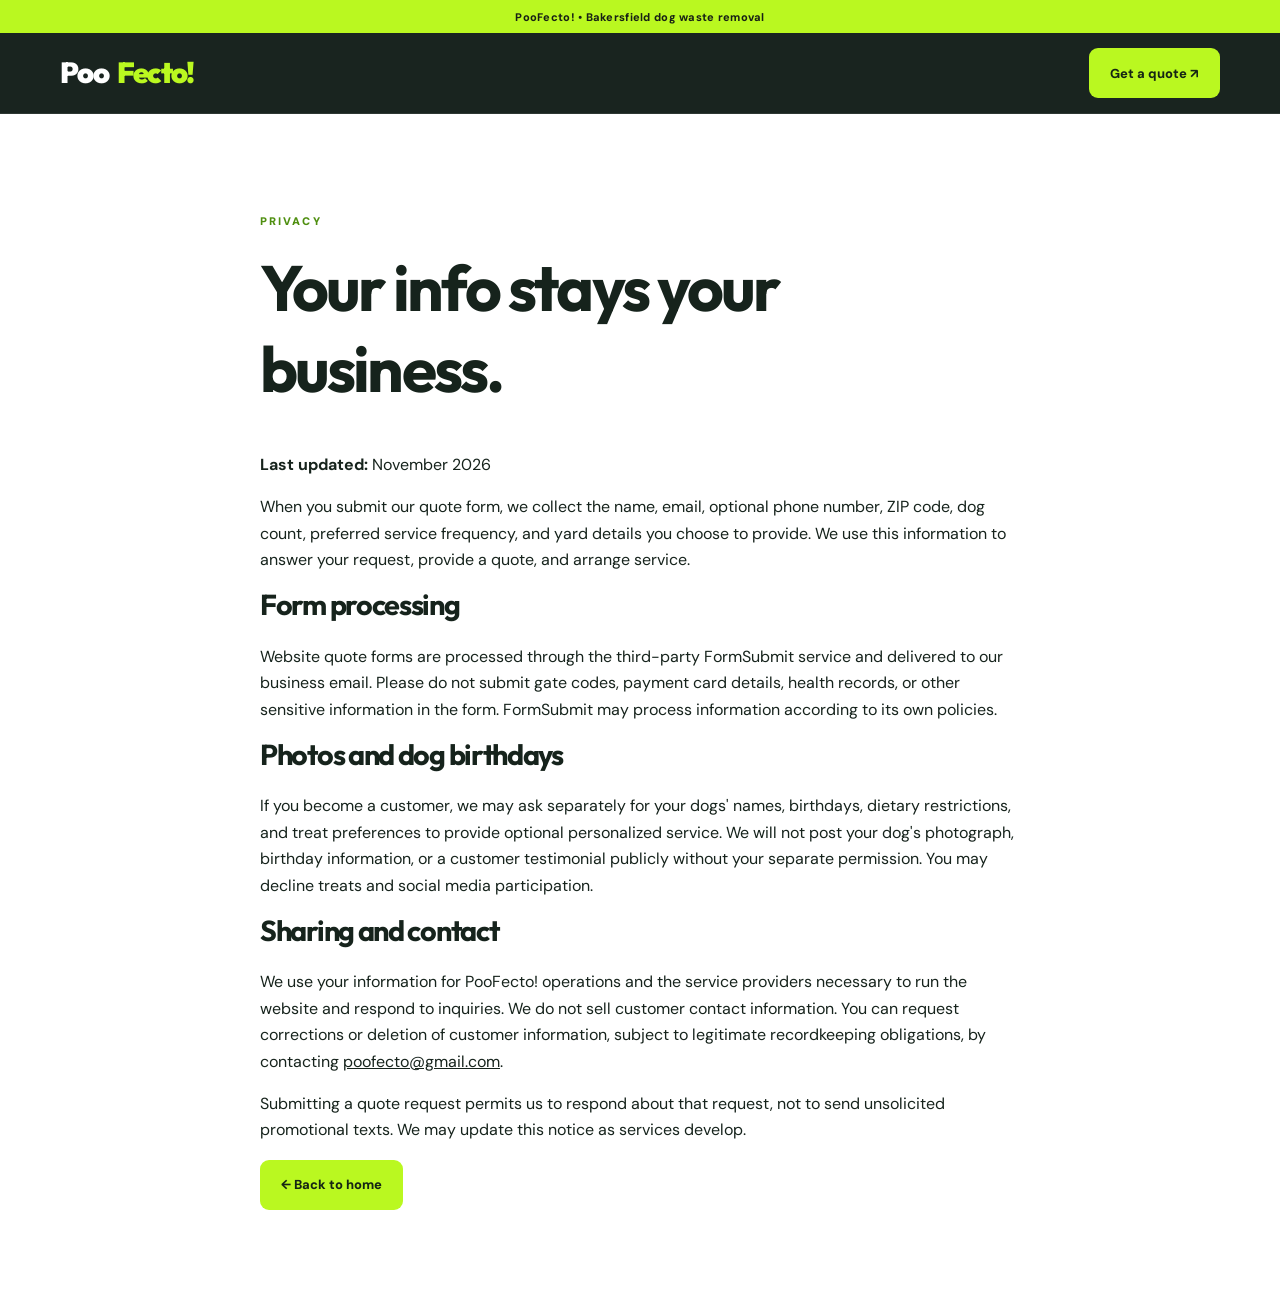
==== privacy.html @ 79665e10 "Add files via upload" ====
<!doctype html><html lang="en"><head><meta charset="utf-8"><meta name="viewport" content="width=device-width,initial-scale=1"><title>Privacy | PooFecto!</title><link rel="stylesheet" href="styles.css"></head><body><div class="announcement">PooFecto! • Bakersfield dog waste removal</div><header class="nav-wrap"><div class="nav container"><a class="wordmark" href="index.html">Poo<span class="lime">Fecto!</span></a><a class="btn btn-lime" href="index.html#quote">Get a quote ↗</a></div></header><main class="section"><div class="container" style="max-width:760px"><div class="eyebrow dark">PRIVACY</div><h1 style="font-family:Outfit;font-size:clamp(2.5rem,6vw,4rem)">Your info stays your business.</h1><p><strong>Last updated:</strong> November 2026</p><p>When you submit our quote form, we collect the name, email, optional phone number, ZIP code, dog count, preferred service frequency, and yard details you choose to provide. We use this information to answer your request, provide a quote, and arrange service.</p><h2 style="font-size:1.8rem">Form processing</h2><p>Website quote forms are processed through the third-party FormSubmit service and delivered to our business email. Please do not submit gate codes, payment card details, health records, or other sensitive information in the form. FormSubmit may process information according to its own policies.</p><h2 style="font-size:1.8rem">Photos and dog birthdays</h2><p>If you become a customer, we may ask separately for your dogs' names, birthdays, dietary restrictions, and treat preferences to provide optional personalized service. We will not post your dog's photograph, birthday information, or a customer testimonial publicly without your separate permission. You may decline treats and social media participation.</p><h2 style="font-size:1.8rem">Sharing and contact</h2><p>We use your information for PooFecto! operations and the service providers necessary to run the website and respond to inquiries. We do not sell customer contact information. You can request corrections or deletion of customer information, subject to legitimate recordkeeping obligations, by contacting <a href="mailto:poofecto@gmail.com">poofecto@gmail.com</a>.</p><p>Submitting a quote request permits us to respond about that request, not to send unsolicited promotional texts. We may update this notice as services develop.</p><a class="btn btn-lime" href="index.html">← Back to home</a></div></main></body></html>
---- styles.css ----
@import url('https://fonts.googleapis.com/css2?family=DM+Sans:wght@400;500;600;700;800&family=Outfit:wght@400;500;600;700;800;900&display=swap');
:root{--bg:#101c16;--bg2:#17291c;--lime:#baf820;--green:#86cb1e;--text:#16231c;--white:#fff;--muted:#66746b;--off:#f4f7ee;--line:#e2e9da;--shadow:0 16px 48px rgba(15,34,21,.12)}*{box-sizing:border-box}html{scroll-behavior:smooth;scroll-padding-top:90px}body{margin:0;color:var(--text);font-family:'DM Sans',Arial,sans-serif;background:white}h1,h2,h3,h4,p{margin-top:0}h1,h2,h3,h4{font-family:Outfit,'DM Sans',sans-serif;letter-spacing:-.045em}h2{font-size:clamp(2.2rem,4.8vw,4.25rem);line-height:1.06}h3{font-size:1.4rem}p{line-height:1.65}a{color:inherit}button,input,select,textarea{font:inherit}.container{width:min(1160px,calc(100% - 48px));margin:auto}.skip{position:absolute;left:-9999px;top:10px;background:var(--lime);padding:12px;z-index:999}.skip:focus{left:10px}.announcement{height:33px;display:flex;justify-content:center;align-items:center;gap:9px;background:var(--lime);color:#182115;font-size:11px;font-weight:800;letter-spacing:.025em}.pulse{background:#1d4e22;width:7px;height:7px;border-radius:50%}.announcement-right{opacity:.65;font-weight:600;margin-left:16px}.nav-wrap{position:sticky;top:0;z-index:50;background:rgba(16,28,22,.96);backdrop-filter:blur(12px);border-bottom:1px solid rgba(255,255,255,.09)}.nav{min-height:80px;display:flex;align-items:center;justify-content:space-between;gap:25px}.wordmark{display:inline-flex;align-items:center;gap:9px;color:white;text-decoration:none;font-family:Outfit,sans-serif;font-weight:900;font-size:29px;letter-spacing:-.06em;line-height:.8;white-space:nowrap}.mark-icon{width:38px;height:38px;border:2px solid var(--lime);display:grid;place-items:center;border-radius:13px;font-size:18px;transform:rotate(-8deg)}.wordmark .lime,.lime{color:var(--lime)}.wordmark small{display:block;font-family:'DM Sans',sans-serif;font-size:8px;letter-spacing:.26em;font-weight:800;line-height:2.8}.nav-links{display:flex;align-items:center;gap:31px}.nav-links>a{font-size:12px;color:#e5f2e7;text-decoration:none;font-weight:700}.nav-links>a:hover{color:var(--lime)}.nav-links .nav-cta{background:var(--lime);border-radius:8px;color:#152514;padding:14px 18px}.nav-links .nav-cta:hover{color:#152514;background:white}.menu-toggle{display:none;background:transparent;border:0;padding:10px}.menu-toggle span{display:block;background:white;width:23px;height:2px;margin:5px}.hero{background:radial-gradient(circle at 74% 40%,#294528 0,#142619 38%,#101c16 75%);color:white;overflow:hidden;position:relative}.hero-grid{display:grid;grid-template-columns:1.08fr .92fr;min-height:613px;align-items:center;gap:28px;padding:50px 0 58px}.eyebrow{color:var(--lime);font-size:11px;letter-spacing:.19em;font-weight:900;margin-bottom:19px;display:flex;align-items:center;gap:8px}.eyebrow.dark{color:#4f8f10}.small-star{font-size:22px}.hero h1{font-size:clamp(3.9rem,7.3vw,6.9rem);line-height:.98;margin-bottom:26px;letter-spacing:-.065em}.hero h1 em{font-style:normal;color:var(--lime)}.hero-lead{font-size:clamp(1.08rem,2vw,1.42rem);font-weight:650;line-height:1.45;max-width:550px;margin-bottom:15px}.hero-sub{color:#a9bbaa;font-size:14px;max-width:430px}.hero-sub strong{color:white}.hero-actions{display:flex;gap:12px;flex-wrap:wrap;margin:34px 0 25px}.btn{display:inline-flex;align-items:center;justify-content:center;gap:23px;min-height:50px;border:1px solid transparent;text-decoration:none;border-radius:9px;padding:14px 20px;font-size:13px;font-weight:800;cursor:pointer;transition:transform .2s,background .2s}.btn:hover{transform:translateY(-2px)}.btn-lime{background:var(--lime);color:#152514}.btn-lime:hover{background:#d4ff5e}.btn-outline{border-color:rgba(255,255,255,.4);color:white}.btn-outline:hover{border-color:var(--lime)}.btn.full{width:100%;justify-content:space-between}.hero-proof{font-size:12px;color:#b7cbb9;display:flex;align-items:center;gap:8px}.proof-check{display:inline-grid;place-items:center;background:#48732e;color:white;width:21px;height:21px;border-radius:50%}.separator{opacity:.35}.hero-art{height:520px;position:relative;display:grid;place-items:center}.sun-ring{position:absolute;width:430px;height:430px;border:1px solid rgba(186,248,32,.26);border-radius:50%;background:radial-gradient(circle,rgba(186,248,32,.14) 0,transparent 64%)}.hero-orbit{position:absolute;border:1px dashed rgba(186,248,32,.19);border-radius:50%}.hero-orbit-one{width:530px;height:530px}.hero-orbit-two{width:350px;height:350px}.mascot-frame{width:min(500px,100%);z-index:1;filter:drop-shadow(0 24px 24px rgba(0,0,0,.3))}.mascot-frame img{display:block;width:100%;height:auto;mix-blend-mode:screen}.float-note{position:absolute;z-index:2;left:8px;bottom:78px;border-radius:13px;background:white;color:var(--text);padding:14px 21px;display:flex;gap:11px;align-items:center;box-shadow:var(--shadow);transform:rotate(-5deg)}.float-note b,.float-note small{display:block}.float-note small{font-size:10px;color:var(--muted);margin-top:3px}.check-round{width:34px;height:34px;border-radius:50%;display:grid;place-items:center;background:var(--lime);font-weight:900}.hero-sticker{position:absolute;z-index:2;right:0;top:55px;background:var(--lime);color:#16231c;padding:17px 19px;border-radius:50%;font-size:11px;text-align:center;font-weight:900;line-height:1.3;transform:rotate(15deg)}.hero-sticker strong{font-size:14px}.hero-sticker span{display:block;font-size:20px}.hero-bottom-wave{height:12px;background:var(--lime)}.trust-strip{background:#eef6e6;border-bottom:1px solid var(--line)}.trust-inner{display:flex;justify-content:space-between;gap:22px;flex-wrap:wrap;padding:24px 0;font-size:12px;font-weight:800}.trust-inner span{display:flex;align-items:center;gap:10px}.trust-inner b{font-size:19px}.section{padding:100px 0}.section-light{background:#fff}.section-head.center{text-align:center;max-width:700px;margin:0 auto 50px}.section-head.center .eyebrow{justify-content:center}.section-head p{color:var(--muted);max-width:560px;margin:17px auto}.underline-accent{text-decoration:underline;text-decoration-color:#a5df4b;text-decoration-thickness:7px;text-underline-offset:8px}.steps-grid{display:grid;grid-template-columns:repeat(3,1fr);gap:20px}.step-card{position:relative;background:var(--off);border-radius:18px;padding:36px 30px 28px;min-height:260px}.step-count{position:absolute;right:24px;top:23px;font-family:Outfit;font-size:35px;font-weight:800;color:#d8e3d2}.step-emoji{font-size:35px;margin-bottom:25px}.step-card h3{margin-bottom:11px}.step-card p{font-size:13px;color:var(--muted);margin:0}.pricing-section{background:var(--bg);color:white}.pricing-top{display:flex;align-items:center;justify-content:space-between;gap:30px;margin-bottom:40px}.pricing-top h2{margin-bottom:14px}.pricing-top p{color:#b0c3b3;max-width:510px}.price-pill{background:#203c22;transform:rotate(6deg);border:1px solid #4a6b37;padding:23px;border-radius:15px;text-align:center;font-weight:900;color:#d2e9d3;font-size:11px;letter-spacing:.1em;min-width:195px}.price-pill strong{display:block;color:var(--lime);font:900 60px Outfit}.price-pill span{display:block;letter-spacing:0}.pricing-panel{display:grid;grid-template-columns:1.15fr .85fr;background:white;color:var(--text);border-radius:23px;overflow:hidden;box-shadow:0 24px 45px rgba(0,0,0,.17)}.calc{padding:42px}.calc-overline{font-size:11px;color:#548624;font-weight:900;letter-spacing:.15em}.calc h3{font-size:27px;margin:11px 0 26px}.dog-picker{display:grid;grid-template-columns:repeat(4,1fr);gap:8px;margin-bottom:28px}.dog-choice{border:1.5px solid #dfe8d8;background:white;border-radius:11px;padding:16px 5px;font-size:13px;font-weight:800;cursor:pointer}.dog-choice:hover{border-color:#86bd38}.dog-choice.selected{background:var(--lime);border-color:var(--lime);color:var(--text)}.calc label{display:block;font-size:13px;font-weight:800;margin-bottom:9px}.calc select{width:100%;padding:14px;border:1px solid #dfe6da;border-radius:9px;background:white;color:var(--text)}.frequency-note{color:#72816f;font-size:12px;line-height:1.6;margin-top:11px}.calc-bottom{display:grid;grid-template-columns:1fr 1fr;border-top:1px solid #e4e9e1;margin-top:29px;padding-top:28px;gap:15px}.result-label{font-size:10px;letter-spacing:.07em;font-weight:900;color:#66766a}.result-value{font:900 clamp(34px,4vw,52px) Outfit;color:#16271c;line-height:1.3}.calc-foot{font-size:11px;color:#79867c;line-height:1.5;margin:6px 0 24px}.price-side{background:#eaf5de;padding:42px;display:flex;flex-direction:column}.asterisk{font-size:35px;color:#4f9a19}.price-side h3{font-size:29px;margin:8px 0 25px}.service-line{display:flex;gap:15px;margin-bottom:19px}.service-icon{flex:none;display:grid;place-items:center;width:42px;height:42px;border-radius:13px;background:white;color:#4e8f1e;font-weight:900;font-size:23px}.service-line strong{font-size:13px}.service-line p{font-size:12px;color:#61755d;margin:4px 0 0;line-height:1.5}.small-disclaimer{font-size:11px;color:#65735e;margin-top:auto}.experience-section{background:#fbfcf8}.experience-grid{display:grid;grid-template-columns:1fr .9fr;gap:80px;align-items:center}.experience-grid h2 em{color:#5eaa22;font-style:normal}.body-large{font-size:17px;color:#5c6a5d}.feature-list{display:grid;gap:24px;margin-top:32px}.feature-list>div{display:flex;gap:16px}.feature-list>div>span{display:grid;place-items:center;border-radius:12px;background:#eaf5dd;flex:none;width:49px;height:49px;font-size:23px}.feature-list h3{font-size:19px;margin-bottom:4px}.feature-list p{font-size:13px;color:#697769;margin:0}.experience-visual{min-height:470px;border-radius:25px;background:radial-gradient(circle at 40% 40%,#d8fe7d,#93c639 80%);display:grid;place-items:center;position:relative;overflow:hidden}.experience-visual:before{content:'✳';font-size:340px;color:#c4f264;position:absolute;left:-65px;top:-75px}.gift-illustration{position:relative;z-index:1;width:255px;height:290px;border:9px solid white;border-radius:27px;background:linear-gradient(#ffffffb8,#fff);transform:rotate(-8deg);box-shadow:0 20px 45px #44742366;display:flex;align-items:center;justify-content:center;flex-direction:column;gap:15px;text-align:center}.ribbon-bow{font-size:64px;line-height:1}.cookie{font-size:78px}.gift-illustration span{font-family:Outfit;font-size:20px;font-weight:900;line-height:1.2;letter-spacing:.04em}.gift-illustration b{color:#4d8c12}.gift-callout{position:absolute;right:10px;bottom:18px;z-index:2;background:#112317;color:white;padding:15px 18px;border-radius:10px;font-weight:700;font-size:15px;transform:rotate(6deg)}.gift-callout strong{color:var(--lime)}.community-section{background:#192d1e;color:white}.community-grid{display:grid;grid-template-columns:.9fr 1.1fr;gap:75px;align-items:center}.community-grid h2{margin-bottom:22px}.community-grid p{color:#b5c6b4;font-size:15px;max-width:500px;margin-bottom:31px}.community-cards{display:grid;grid-template-columns:1fr 1fr;gap:14px}.community-card{border:1px solid #435d42;border-radius:16px;padding:23px;background:#223b28;display:flex;flex-direction:column;min-height:155px}.community-card span{font-size:29px;margin-bottom:16px}.community-card b{font-size:14px}.community-card small{font-size:11px;line-height:1.5;color:#a9bdac;margin-top:7px}.quote-section{background:#eaf4e0}.quote-grid{display:grid;grid-template-columns:.78fr 1.22fr;gap:65px;align-items:start}.quote-intro{padding-top:30px}.quote-intro h2{font-size:clamp(3rem,5vw,5rem)}.quote-intro h2 .lime{color:#518f15}.quote-intro>p{color:#61745e;font-size:15px;max-width:340px}.quote-points{margin-top:35px;display:grid;gap:15px;font-size:13px;font-weight:800}.quote-points span{background:#b5ec65;border-radius:50%;display:inline-grid;width:25px;height:25px;place-items:center;margin-right:9px}.quote-contact{display:grid;gap:8px;margin-top:38px;font-size:12px;color:#63715f}.quote-contact a{font-weight:900;font-size:16px;text-decoration:none;color:#243b20}.form-panel{background:white;border-radius:22px;padding:38px;box-shadow:var(--shadow)}.form-panel h3{font-size:30px;margin:0 0 6px}.form-subhead{font-size:13px;color:#829084;margin-bottom:24px}.form-row{display:grid;grid-template-columns:1fr 1fr;gap:15px}.form-panel label{display:block;font-size:12px;font-weight:800;margin:14px 0 7px}.form-panel input,.form-panel select,.form-panel textarea{width:100%;border:1px solid #d8e2d8;border-radius:9px;padding:12px 13px;font-size:13px;background:#fff;color:#18271b;outline-color:#6ab323}.form-panel input:focus,.form-panel select:focus,.form-panel textarea:focus{border-color:#70b123}.privacy-copy{font-size:11px;color:#778678;margin:20px 0;line-height:1.65}.privacy-copy a{font-weight:800}.form-note{font-size:11px;color:#6c7c6a;text-align:center;margin:14px 0 0}.honeypot{position:absolute!important;left:-9999px!important;width:1px!important;height:1px!important}.faq-grid{display:grid;grid-template-columns:1fr 1.2fr;gap:60px}.faq-list details{border-bottom:1px solid #dce5da;padding:20px 0}.faq-list summary{cursor:pointer;list-style:none;position:relative;font-weight:800;font-size:15px;padding-right:30px}.faq-list summary::-webkit-details-marker{display:none}.faq-list summary:after{content:'+';position:absolute;right:0;color:#588f18;font-size:23px;top:-7px}.faq-list details[open] summary:after{content:'−'}.faq-list details p{color:#6e7a6d;font-size:13px;max-width:550px;padding-top:12px;margin:0}.footer{background:#101c16;color:white;padding-top:65px}.footer-grid{display:grid;grid-template-columns:2fr 1fr 1fr;gap:35px;padding-bottom:50px}.foot-wordmark{font-size:31px}.footer p{color:#9bb09f;font-size:13px;margin-top:22px}.footer h4{font-size:14px;letter-spacing:0;margin-bottom:16px}.footer-grid>div:not(:first-child) a{display:block;color:#b6c7b8;text-decoration:none;font-size:12px;margin-bottom:13px}.footer a:hover{color:var(--lime)}.footer-bottom{border-top:1px solid #2c402d;padding:20px 0 27px;display:flex;justify-content:space-between;color:#93a896;font-size:11px}.footer-bottom a{color:inherit;text-decoration:underline}
@media(max-width:950px){.nav-links{gap:15px}.nav-links>a{font-size:11px}.hero-grid{grid-template-columns:1fr .8fr}.hero-art{height:400px}.sun-ring{width:340px;height:340px}.hero-orbit-one{width:400px;height:400px}.experience-grid,.community-grid{gap:30px}.quote-grid{gap:25px}}@media(max-width:700px){.container{width:min(100% - 32px,550px)}.announcement{font-size:10px}.announcement-right{display:none}.nav{min-height:69px}.wordmark{font-size:25px}.menu-toggle{display:block}.nav-links{display:none;position:absolute;top:69px;left:0;right:0;padding:18px 24px 26px;background:#101c16;flex-direction:column;align-items:stretch;gap:0;box-shadow:0 20px 30px #0004}.nav-links.open{display:flex}.nav-links>a{font-size:14px;padding:13px}.nav-links .nav-cta{margin-top:10px}.hero-grid{display:flex;flex-direction:column;min-height:auto;gap:0;padding:58px 0 36px}.hero-copy{width:100%}.hero h1{font-size:clamp(3.65rem,14vw,5.6rem)}.hero-art{height:320px;width:100%;margin-top:5px}.sun-ring{width:290px;height:290px}.hero-orbit-one{width:335px;height:335px}.hero-orbit-two{width:250px;height:250px}.mascot-frame{width:335px}.float-note{left:3px;bottom:0;padding:9px 12px}.hero-sticker{top:5px;right:10px}.trust-inner{justify-content:flex-start;gap:16px 24px;font-size:11px;padding:20px 0}.trust-inner span{width:calc(50% - 12px)}.section{padding:65px 0}h2{font-size:clamp(2.55rem,10vw,3.45rem)}.steps-grid,.experience-grid,.community-grid,.quote-grid,.faq-grid{grid-template-columns:1fr}.steps-grid{gap:12px}.step-card{min-height:auto;padding:28px}.step-emoji{margin-bottom:12px}.pricing-top{align-items:flex-start}.price-pill{display:none}.pricing-panel{grid-template-columns:1fr}.calc,.price-side{padding:26px}.calc h3{font-size:24px}.dog-picker{gap:5px}.dog-choice{font-size:11px;padding:13px 2px}.experience-visual{min-height:340px}.gift-illustration{transform:rotate(-6deg) scale(.83)}.community-cards{gap:10px}.community-card{padding:16px;min-height:152px}.quote-intro{padding-top:0}.quote-intro h2{font-size:3.6rem}.form-panel{padding:25px}.footer-grid{grid-template-columns:1fr 1fr}.footer-grid>div:first-child{grid-column:span 2}.footer-bottom{display:flex;flex-direction:column;gap:12px}}@media(max-width:390px){.form-row{grid-template-columns:1fr}.hero-actions .btn{width:100%;justify-content:space-between}.hero-proof{flex-wrap:wrap}.community-cards{grid-template-columns:1fr}.trust-inner span{width:100%}}@media(prefers-reduced-motion:reduce){html{scroll-behavior:auto}*,*:before,*:after{transition:none!important;animation:none!important}}
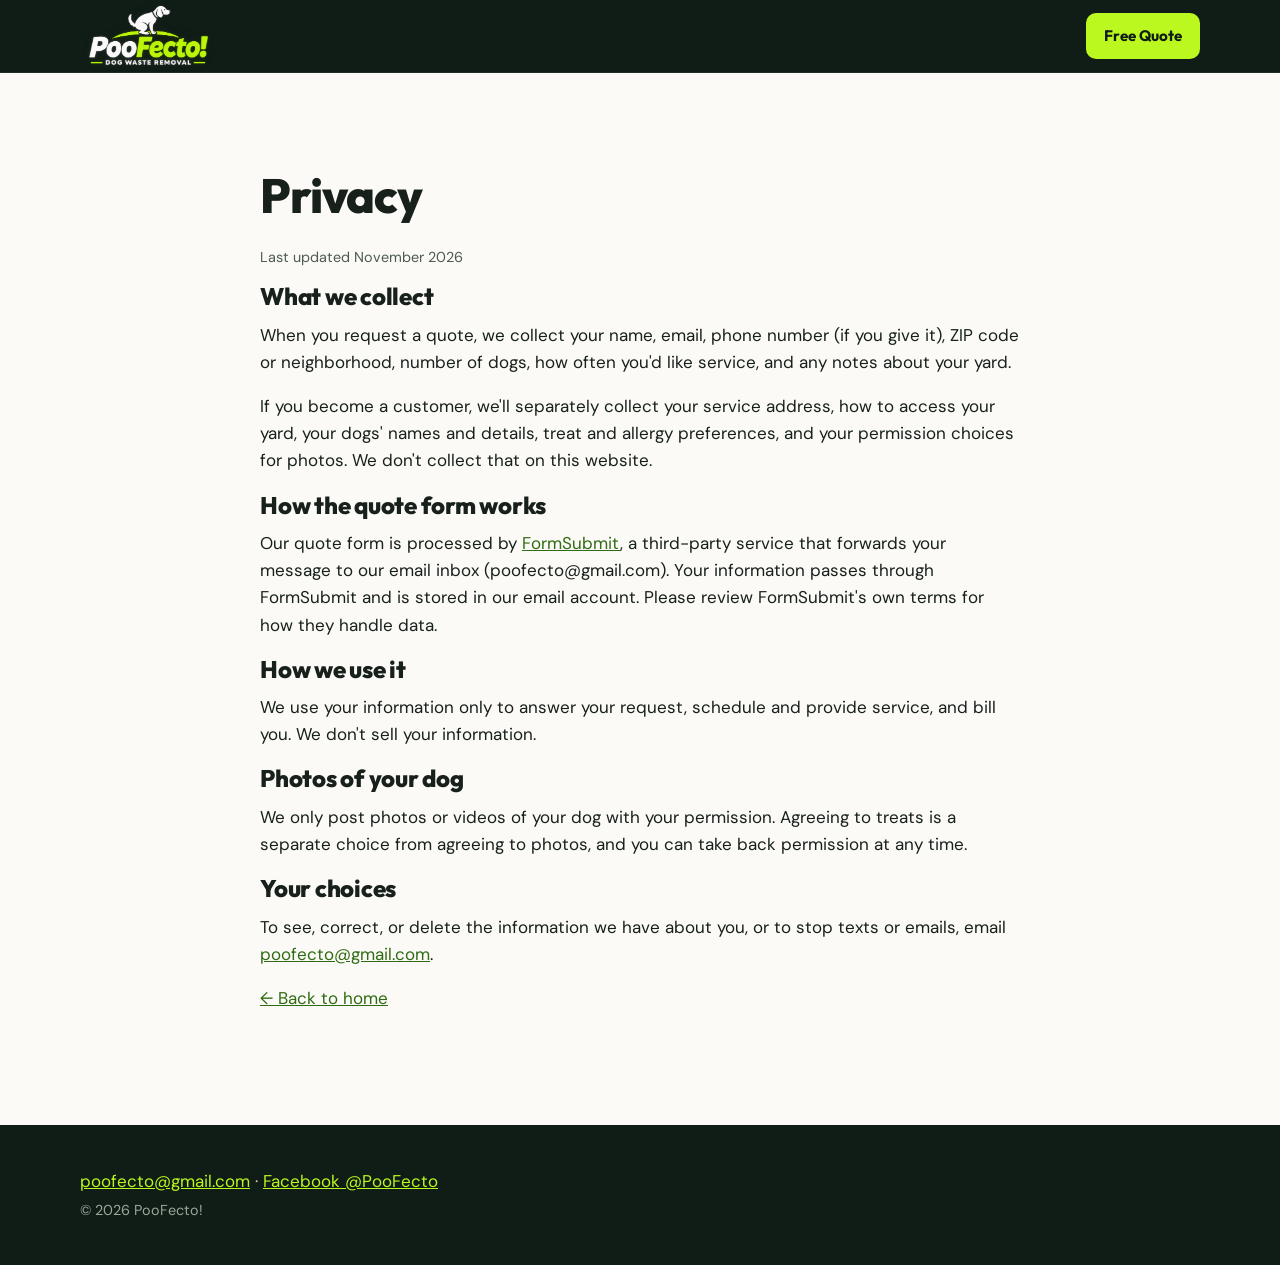
==== commit 58c58ba5: "Add files via upload" ====
--- a/privacy.html
+++ b/privacy.html
@@ -1 +1,58 @@
-<!doctype html><html lang="en"><head><meta charset="utf-8"><meta name="viewport" content="width=device-width,initial-scale=1"><title>Privacy | PooFecto!</title><link rel="stylesheet" href="styles.css"></head><body><div class="announcement">PooFecto! • Bakersfield dog waste removal</div><header class="nav-wrap"><div class="nav container"><a class="wordmark" href="index.html">Poo<span class="lime">Fecto!</span></a><a class="btn btn-lime" href="index.html#quote">Get a quote ↗</a></div></header><main class="section"><div class="container" style="max-width:760px"><div class="eyebrow dark">PRIVACY</div><h1 style="font-family:Outfit;font-size:clamp(2.5rem,6vw,4rem)">Your info stays your business.</h1><p><strong>Last updated:</strong> November 2026</p><p>When you submit our quote form, we collect the name, email, optional phone number, ZIP code, dog count, preferred service frequency, and yard details you choose to provide. We use this information to answer your request, provide a quote, and arrange service.</p><h2 style="font-size:1.8rem">Form processing</h2><p>Website quote forms are processed through the third-party FormSubmit service and delivered to our business email. Please do not submit gate codes, payment card details, health records, or other sensitive information in the form. FormSubmit may process information according to its own policies.</p><h2 style="font-size:1.8rem">Photos and dog birthdays</h2><p>If you become a customer, we may ask separately for your dogs' names, birthdays, dietary restrictions, and treat preferences to provide optional personalized service. We will not post your dog's photograph, birthday information, or a customer testimonial publicly without your separate permission. You may decline treats and social media participation.</p><h2 style="font-size:1.8rem">Sharing and contact</h2><p>We use your information for PooFecto! operations and the service providers necessary to run the website and respond to inquiries. We do not sell customer contact information. You can request corrections or deletion of customer information, subject to legitimate recordkeeping obligations, by contacting <a href="mailto:poofecto@gmail.com">poofecto@gmail.com</a>.</p><p>Submitting a quote request permits us to respond about that request, not to send unsolicited promotional texts. We may update this notice as services develop.</p><a class="btn btn-lime" href="index.html">← Back to home</a></div></main></body></html>
+<!DOCTYPE html>
+<html lang="en">
+<head>
+  <meta charset="utf-8">
+  <meta name="viewport" content="width=device-width, initial-scale=1">
+  <title>Privacy | PooFecto! Dog Waste Removal</title>
+  <meta name="theme-color" content="#101c16">
+  <link rel="icon" type="image/png" href="assets/dog-small.png">
+  <link rel="preconnect" href="https://fonts.googleapis.com">
+  <link rel="preconnect" href="https://fonts.gstatic.com" crossorigin>
+  <link href="https://fonts.googleapis.com/css2?family=DM+Sans:wght@400;500;700&family=Outfit:wght@600;700;800&display=swap" rel="stylesheet">
+  <link rel="stylesheet" href="styles.css">
+</head>
+<body>
+  <header class="site-header">
+    <div class="wrap header-inner">
+      <a href="index.html" class="brand" aria-label="PooFecto! home">
+        <img src="assets/poofecto-logo.png" alt="PooFecto! Dog Waste Removal" width="180" height="90">
+      </a>
+      <a href="index.html#quote" class="btn btn-lime btn-sm">Free Quote</a>
+    </div>
+  </header>
+
+  <main class="section">
+    <div class="wrap narrow">
+      <h1 style="font-size:clamp(2rem,5vw,3rem)">Privacy</h1>
+      <p class="fine">Last updated November 2026</p>
+
+      <h2 style="font-size:1.5rem">What we collect</h2>
+      <p>When you request a quote, we collect your name, email, phone number (if you give it), ZIP code or neighborhood, number of dogs, how often you'd like service, and any notes about your yard.</p>
+      <p>If you become a customer, we'll separately collect your service address, how to access your yard, your dogs' names and details, treat and allergy preferences, and your permission choices for photos. We don't collect that on this website.</p>
+
+      <h2 style="font-size:1.5rem">How the quote form works</h2>
+      <p>Our quote form is processed by <a href="https://formsubmit.co" rel="noopener" target="_blank">FormSubmit</a>, a third-party service that forwards your message to our email inbox (poofecto@gmail.com). Your information passes through FormSubmit and is stored in our email account. Please review FormSubmit's own terms for how they handle data.</p>
+
+      <h2 style="font-size:1.5rem">How we use it</h2>
+      <p>We use your information only to answer your request, schedule and provide service, and bill you. We don't sell your information.</p>
+
+      <h2 style="font-size:1.5rem">Photos of your dog</h2>
+      <p>We only post photos or videos of your dog with your permission. Agreeing to treats is a separate choice from agreeing to photos, and you can take back permission at any time.</p>
+
+      <h2 style="font-size:1.5rem">Your choices</h2>
+      <p>To see, correct, or delete the information we have about you, or to stop texts or emails, email <a href="mailto:poofecto@gmail.com">poofecto@gmail.com</a>.</p>
+
+      <p><a href="index.html">← Back to home</a></p>
+    </div>
+  </main>
+
+  <footer class="site-footer">
+    <div class="wrap footer-inner">
+      <div>
+        <p><a href="mailto:poofecto@gmail.com">poofecto@gmail.com</a> · <a href="https://www.facebook.com/PooFecto" rel="noopener" target="_blank">Facebook @PooFecto</a></p>
+        <p class="fine">© 2026 PooFecto!</p>
+      </div>
+    </div>
+  </footer>
+</body>
+</html>
--- a/styles.css
+++ b/styles.css
@@ -1,3 +1,190 @@
-@import url('https://fonts.googleapis.com/css2?family=DM+Sans:wght@400;500;600;700;800&family=Outfit:wght@400;500;600;700;800;900&display=swap');
-:root{--bg:#101c16;--bg2:#17291c;--lime:#baf820;--green:#86cb1e;--text:#16231c;--white:#fff;--muted:#66746b;--off:#f4f7ee;--line:#e2e9da;--shadow:0 16px 48px rgba(15,34,21,.12)}*{box-sizing:border-box}html{scroll-behavior:smooth;scroll-padding-top:90px}body{margin:0;color:var(--text);font-family:'DM Sans',Arial,sans-serif;background:white}h1,h2,h3,h4,p{margin-top:0}h1,h2,h3,h4{font-family:Outfit,'DM Sans',sans-serif;letter-spacing:-.045em}h2{font-size:clamp(2.2rem,4.8vw,4.25rem);line-height:1.06}h3{font-size:1.4rem}p{line-height:1.65}a{color:inherit}button,input,select,textarea{font:inherit}.container{width:min(1160px,calc(100% - 48px));margin:auto}.skip{position:absolute;left:-9999px;top:10px;background:var(--lime);padding:12px;z-index:999}.skip:focus{left:10px}.announcement{height:33px;display:flex;justify-content:center;align-items:center;gap:9px;background:var(--lime);color:#182115;font-size:11px;font-weight:800;letter-spacing:.025em}.pulse{background:#1d4e22;width:7px;height:7px;border-radius:50%}.announcement-right{opacity:.65;font-weight:600;margin-left:16px}.nav-wrap{position:sticky;top:0;z-index:50;background:rgba(16,28,22,.96);backdrop-filter:blur(12px);border-bottom:1px solid rgba(255,255,255,.09)}.nav{min-height:80px;display:flex;align-items:center;justify-content:space-between;gap:25px}.wordmark{display:inline-flex;align-items:center;gap:9px;color:white;text-decoration:none;font-family:Outfit,sans-serif;font-weight:900;font-size:29px;letter-spacing:-.06em;line-height:.8;white-space:nowrap}.mark-icon{width:38px;height:38px;border:2px solid var(--lime);display:grid;place-items:center;border-radius:13px;font-size:18px;transform:rotate(-8deg)}.wordmark .lime,.lime{color:var(--lime)}.wordmark small{display:block;font-family:'DM Sans',sans-serif;font-size:8px;letter-spacing:.26em;font-weight:800;line-height:2.8}.nav-links{display:flex;align-items:center;gap:31px}.nav-links>a{font-size:12px;color:#e5f2e7;text-decoration:none;font-weight:700}.nav-links>a:hover{color:var(--lime)}.nav-links .nav-cta{background:var(--lime);border-radius:8px;color:#152514;padding:14px 18px}.nav-links .nav-cta:hover{color:#152514;background:white}.menu-toggle{display:none;background:transparent;border:0;padding:10px}.menu-toggle span{display:block;background:white;width:23px;height:2px;margin:5px}.hero{background:radial-gradient(circle at 74% 40%,#294528 0,#142619 38%,#101c16 75%);color:white;overflow:hidden;position:relative}.hero-grid{display:grid;grid-template-columns:1.08fr .92fr;min-height:613px;align-items:center;gap:28px;padding:50px 0 58px}.eyebrow{color:var(--lime);font-size:11px;letter-spacing:.19em;font-weight:900;margin-bottom:19px;display:flex;align-items:center;gap:8px}.eyebrow.dark{color:#4f8f10}.small-star{font-size:22px}.hero h1{font-size:clamp(3.9rem,7.3vw,6.9rem);line-height:.98;margin-bottom:26px;letter-spacing:-.065em}.hero h1 em{font-style:normal;color:var(--lime)}.hero-lead{font-size:clamp(1.08rem,2vw,1.42rem);font-weight:650;line-height:1.45;max-width:550px;margin-bottom:15px}.hero-sub{color:#a9bbaa;font-size:14px;max-width:430px}.hero-sub strong{color:white}.hero-actions{display:flex;gap:12px;flex-wrap:wrap;margin:34px 0 25px}.btn{display:inline-flex;align-items:center;justify-content:center;gap:23px;min-height:50px;border:1px solid transparent;text-decoration:none;border-radius:9px;padding:14px 20px;font-size:13px;font-weight:800;cursor:pointer;transition:transform .2s,background .2s}.btn:hover{transform:translateY(-2px)}.btn-lime{background:var(--lime);color:#152514}.btn-lime:hover{background:#d4ff5e}.btn-outline{border-color:rgba(255,255,255,.4);color:white}.btn-outline:hover{border-color:var(--lime)}.btn.full{width:100%;justify-content:space-between}.hero-proof{font-size:12px;color:#b7cbb9;display:flex;align-items:center;gap:8px}.proof-check{display:inline-grid;place-items:center;background:#48732e;color:white;width:21px;height:21px;border-radius:50%}.separator{opacity:.35}.hero-art{height:520px;position:relative;display:grid;place-items:center}.sun-ring{position:absolute;width:430px;height:430px;border:1px solid rgba(186,248,32,.26);border-radius:50%;background:radial-gradient(circle,rgba(186,248,32,.14) 0,transparent 64%)}.hero-orbit{position:absolute;border:1px dashed rgba(186,248,32,.19);border-radius:50%}.hero-orbit-one{width:530px;height:530px}.hero-orbit-two{width:350px;height:350px}.mascot-frame{width:min(500px,100%);z-index:1;filter:drop-shadow(0 24px 24px rgba(0,0,0,.3))}.mascot-frame img{display:block;width:100%;height:auto;mix-blend-mode:screen}.float-note{position:absolute;z-index:2;left:8px;bottom:78px;border-radius:13px;background:white;color:var(--text);padding:14px 21px;display:flex;gap:11px;align-items:center;box-shadow:var(--shadow);transform:rotate(-5deg)}.float-note b,.float-note small{display:block}.float-note small{font-size:10px;color:var(--muted);margin-top:3px}.check-round{width:34px;height:34px;border-radius:50%;display:grid;place-items:center;background:var(--lime);font-weight:900}.hero-sticker{position:absolute;z-index:2;right:0;top:55px;background:var(--lime);color:#16231c;padding:17px 19px;border-radius:50%;font-size:11px;text-align:center;font-weight:900;line-height:1.3;transform:rotate(15deg)}.hero-sticker strong{font-size:14px}.hero-sticker span{display:block;font-size:20px}.hero-bottom-wave{height:12px;background:var(--lime)}.trust-strip{background:#eef6e6;border-bottom:1px solid var(--line)}.trust-inner{display:flex;justify-content:space-between;gap:22px;flex-wrap:wrap;padding:24px 0;font-size:12px;font-weight:800}.trust-inner span{display:flex;align-items:center;gap:10px}.trust-inner b{font-size:19px}.section{padding:100px 0}.section-light{background:#fff}.section-head.center{text-align:center;max-width:700px;margin:0 auto 50px}.section-head.center .eyebrow{justify-content:center}.section-head p{color:var(--muted);max-width:560px;margin:17px auto}.underline-accent{text-decoration:underline;text-decoration-color:#a5df4b;text-decoration-thickness:7px;text-underline-offset:8px}.steps-grid{display:grid;grid-template-columns:repeat(3,1fr);gap:20px}.step-card{position:relative;background:var(--off);border-radius:18px;padding:36px 30px 28px;min-height:260px}.step-count{position:absolute;right:24px;top:23px;font-family:Outfit;font-size:35px;font-weight:800;color:#d8e3d2}.step-emoji{font-size:35px;margin-bottom:25px}.step-card h3{margin-bottom:11px}.step-card p{font-size:13px;color:var(--muted);margin:0}.pricing-section{background:var(--bg);color:white}.pricing-top{display:flex;align-items:center;justify-content:space-between;gap:30px;margin-bottom:40px}.pricing-top h2{margin-bottom:14px}.pricing-top p{color:#b0c3b3;max-width:510px}.price-pill{background:#203c22;transform:rotate(6deg);border:1px solid #4a6b37;padding:23px;border-radius:15px;text-align:center;font-weight:900;color:#d2e9d3;font-size:11px;letter-spacing:.1em;min-width:195px}.price-pill strong{display:block;color:var(--lime);font:900 60px Outfit}.price-pill span{display:block;letter-spacing:0}.pricing-panel{display:grid;grid-template-columns:1.15fr .85fr;background:white;color:var(--text);border-radius:23px;overflow:hidden;box-shadow:0 24px 45px rgba(0,0,0,.17)}.calc{padding:42px}.calc-overline{font-size:11px;color:#548624;font-weight:900;letter-spacing:.15em}.calc h3{font-size:27px;margin:11px 0 26px}.dog-picker{display:grid;grid-template-columns:repeat(4,1fr);gap:8px;margin-bottom:28px}.dog-choice{border:1.5px solid #dfe8d8;background:white;border-radius:11px;padding:16px 5px;font-size:13px;font-weight:800;cursor:pointer}.dog-choice:hover{border-color:#86bd38}.dog-choice.selected{background:var(--lime);border-color:var(--lime);color:var(--text)}.calc label{display:block;font-size:13px;font-weight:800;margin-bottom:9px}.calc select{width:100%;padding:14px;border:1px solid #dfe6da;border-radius:9px;background:white;color:var(--text)}.frequency-note{color:#72816f;font-size:12px;line-height:1.6;margin-top:11px}.calc-bottom{display:grid;grid-template-columns:1fr 1fr;border-top:1px solid #e4e9e1;margin-top:29px;padding-top:28px;gap:15px}.result-label{font-size:10px;letter-spacing:.07em;font-weight:900;color:#66766a}.result-value{font:900 clamp(34px,4vw,52px) Outfit;color:#16271c;line-height:1.3}.calc-foot{font-size:11px;color:#79867c;line-height:1.5;margin:6px 0 24px}.price-side{background:#eaf5de;padding:42px;display:flex;flex-direction:column}.asterisk{font-size:35px;color:#4f9a19}.price-side h3{font-size:29px;margin:8px 0 25px}.service-line{display:flex;gap:15px;margin-bottom:19px}.service-icon{flex:none;display:grid;place-items:center;width:42px;height:42px;border-radius:13px;background:white;color:#4e8f1e;font-weight:900;font-size:23px}.service-line strong{font-size:13px}.service-line p{font-size:12px;color:#61755d;margin:4px 0 0;line-height:1.5}.small-disclaimer{font-size:11px;color:#65735e;margin-top:auto}.experience-section{background:#fbfcf8}.experience-grid{display:grid;grid-template-columns:1fr .9fr;gap:80px;align-items:center}.experience-grid h2 em{color:#5eaa22;font-style:normal}.body-large{font-size:17px;color:#5c6a5d}.feature-list{display:grid;gap:24px;margin-top:32px}.feature-list>div{display:flex;gap:16px}.feature-list>div>span{display:grid;place-items:center;border-radius:12px;background:#eaf5dd;flex:none;width:49px;height:49px;font-size:23px}.feature-list h3{font-size:19px;margin-bottom:4px}.feature-list p{font-size:13px;color:#697769;margin:0}.experience-visual{min-height:470px;border-radius:25px;background:radial-gradient(circle at 40% 40%,#d8fe7d,#93c639 80%);display:grid;place-items:center;position:relative;overflow:hidden}.experience-visual:before{content:'✳';font-size:340px;color:#c4f264;position:absolute;left:-65px;top:-75px}.gift-illustration{position:relative;z-index:1;width:255px;height:290px;border:9px solid white;border-radius:27px;background:linear-gradient(#ffffffb8,#fff);transform:rotate(-8deg);box-shadow:0 20px 45px #44742366;display:flex;align-items:center;justify-content:center;flex-direction:column;gap:15px;text-align:center}.ribbon-bow{font-size:64px;line-height:1}.cookie{font-size:78px}.gift-illustration span{font-family:Outfit;font-size:20px;font-weight:900;line-height:1.2;letter-spacing:.04em}.gift-illustration b{color:#4d8c12}.gift-callout{position:absolute;right:10px;bottom:18px;z-index:2;background:#112317;color:white;padding:15px 18px;border-radius:10px;font-weight:700;font-size:15px;transform:rotate(6deg)}.gift-callout strong{color:var(--lime)}.community-section{background:#192d1e;color:white}.community-grid{display:grid;grid-template-columns:.9fr 1.1fr;gap:75px;align-items:center}.community-grid h2{margin-bottom:22px}.community-grid p{color:#b5c6b4;font-size:15px;max-width:500px;margin-bottom:31px}.community-cards{display:grid;grid-template-columns:1fr 1fr;gap:14px}.community-card{border:1px solid #435d42;border-radius:16px;padding:23px;background:#223b28;display:flex;flex-direction:column;min-height:155px}.community-card span{font-size:29px;margin-bottom:16px}.community-card b{font-size:14px}.community-card small{font-size:11px;line-height:1.5;color:#a9bdac;margin-top:7px}.quote-section{background:#eaf4e0}.quote-grid{display:grid;grid-template-columns:.78fr 1.22fr;gap:65px;align-items:start}.quote-intro{padding-top:30px}.quote-intro h2{font-size:clamp(3rem,5vw,5rem)}.quote-intro h2 .lime{color:#518f15}.quote-intro>p{color:#61745e;font-size:15px;max-width:340px}.quote-points{margin-top:35px;display:grid;gap:15px;font-size:13px;font-weight:800}.quote-points span{background:#b5ec65;border-radius:50%;display:inline-grid;width:25px;height:25px;place-items:center;margin-right:9px}.quote-contact{display:grid;gap:8px;margin-top:38px;font-size:12px;color:#63715f}.quote-contact a{font-weight:900;font-size:16px;text-decoration:none;color:#243b20}.form-panel{background:white;border-radius:22px;padding:38px;box-shadow:var(--shadow)}.form-panel h3{font-size:30px;margin:0 0 6px}.form-subhead{font-size:13px;color:#829084;margin-bottom:24px}.form-row{display:grid;grid-template-columns:1fr 1fr;gap:15px}.form-panel label{display:block;font-size:12px;font-weight:800;margin:14px 0 7px}.form-panel input,.form-panel select,.form-panel textarea{width:100%;border:1px solid #d8e2d8;border-radius:9px;padding:12px 13px;font-size:13px;background:#fff;color:#18271b;outline-color:#6ab323}.form-panel input:focus,.form-panel select:focus,.form-panel textarea:focus{border-color:#70b123}.privacy-copy{font-size:11px;color:#778678;margin:20px 0;line-height:1.65}.privacy-copy a{font-weight:800}.form-note{font-size:11px;color:#6c7c6a;text-align:center;margin:14px 0 0}.honeypot{position:absolute!important;left:-9999px!important;width:1px!important;height:1px!important}.faq-grid{display:grid;grid-template-columns:1fr 1.2fr;gap:60px}.faq-list details{border-bottom:1px solid #dce5da;padding:20px 0}.faq-list summary{cursor:pointer;list-style:none;position:relative;font-weight:800;font-size:15px;padding-right:30px}.faq-list summary::-webkit-details-marker{display:none}.faq-list summary:after{content:'+';position:absolute;right:0;color:#588f18;font-size:23px;top:-7px}.faq-list details[open] summary:after{content:'−'}.faq-list details p{color:#6e7a6d;font-size:13px;max-width:550px;padding-top:12px;margin:0}.footer{background:#101c16;color:white;padding-top:65px}.footer-grid{display:grid;grid-template-columns:2fr 1fr 1fr;gap:35px;padding-bottom:50px}.foot-wordmark{font-size:31px}.footer p{color:#9bb09f;font-size:13px;margin-top:22px}.footer h4{font-size:14px;letter-spacing:0;margin-bottom:16px}.footer-grid>div:not(:first-child) a{display:block;color:#b6c7b8;text-decoration:none;font-size:12px;margin-bottom:13px}.footer a:hover{color:var(--lime)}.footer-bottom{border-top:1px solid #2c402d;padding:20px 0 27px;display:flex;justify-content:space-between;color:#93a896;font-size:11px}.footer-bottom a{color:inherit;text-decoration:underline}
-@media(max-width:950px){.nav-links{gap:15px}.nav-links>a{font-size:11px}.hero-grid{grid-template-columns:1fr .8fr}.hero-art{height:400px}.sun-ring{width:340px;height:340px}.hero-orbit-one{width:400px;height:400px}.experience-grid,.community-grid{gap:30px}.quote-grid{gap:25px}}@media(max-width:700px){.container{width:min(100% - 32px,550px)}.announcement{font-size:10px}.announcement-right{display:none}.nav{min-height:69px}.wordmark{font-size:25px}.menu-toggle{display:block}.nav-links{display:none;position:absolute;top:69px;left:0;right:0;padding:18px 24px 26px;background:#101c16;flex-direction:column;align-items:stretch;gap:0;box-shadow:0 20px 30px #0004}.nav-links.open{display:flex}.nav-links>a{font-size:14px;padding:13px}.nav-links .nav-cta{margin-top:10px}.hero-grid{display:flex;flex-direction:column;min-height:auto;gap:0;padding:58px 0 36px}.hero-copy{width:100%}.hero h1{font-size:clamp(3.65rem,14vw,5.6rem)}.hero-art{height:320px;width:100%;margin-top:5px}.sun-ring{width:290px;height:290px}.hero-orbit-one{width:335px;height:335px}.hero-orbit-two{width:250px;height:250px}.mascot-frame{width:335px}.float-note{left:3px;bottom:0;padding:9px 12px}.hero-sticker{top:5px;right:10px}.trust-inner{justify-content:flex-start;gap:16px 24px;font-size:11px;padding:20px 0}.trust-inner span{width:calc(50% - 12px)}.section{padding:65px 0}h2{font-size:clamp(2.55rem,10vw,3.45rem)}.steps-grid,.experience-grid,.community-grid,.quote-grid,.faq-grid{grid-template-columns:1fr}.steps-grid{gap:12px}.step-card{min-height:auto;padding:28px}.step-emoji{margin-bottom:12px}.pricing-top{align-items:flex-start}.price-pill{display:none}.pricing-panel{grid-template-columns:1fr}.calc,.price-side{padding:26px}.calc h3{font-size:24px}.dog-picker{gap:5px}.dog-choice{font-size:11px;padding:13px 2px}.experience-visual{min-height:340px}.gift-illustration{transform:rotate(-6deg) scale(.83)}.community-cards{gap:10px}.community-card{padding:16px;min-height:152px}.quote-intro{padding-top:0}.quote-intro h2{font-size:3.6rem}.form-panel{padding:25px}.footer-grid{grid-template-columns:1fr 1fr}.footer-grid>div:first-child{grid-column:span 2}.footer-bottom{display:flex;flex-direction:column;gap:12px}}@media(max-width:390px){.form-row{grid-template-columns:1fr}.hero-actions .btn{width:100%;justify-content:space-between}.hero-proof{flex-wrap:wrap}.community-cards{grid-template-columns:1fr}.trust-inner span{width:100%}}@media(prefers-reduced-motion:reduce){html{scroll-behavior:auto}*,*:before,*:after{transition:none!important;animation:none!important}}
+/* PooFecto! — styles. No build step, no framework. */
+:root {
+  --bg: #101c16;          /* deep forest (dark sections) */
+  --bg-2: #16281e;
+  --lime: #baf820;        /* brand lime — confirm against official logo file */
+  --lime-dark: #86cb1e;
+  --ink: #17201b;         /* body text on light */
+  --muted: #4d5a52;
+  --paper: #fbfaf6;       /* off-white page */
+  --tint: #f1f3ea;
+  --line: #dde2d6;
+  --white: #ffffff;
+  --radius: 14px;
+  --shadow: 0 1px 2px rgba(16,28,22,.06), 0 8px 24px rgba(16,28,22,.06);
+  --font-head: "Outfit", system-ui, sans-serif;
+  --font-body: "DM Sans", system-ui, sans-serif;
+}
+
+*, *::before, *::after { box-sizing: border-box; }
+html { scroll-behavior: smooth; scroll-padding-top: 84px; }
+body { margin: 0; font-family: var(--font-body); font-size: 1.0625rem; line-height: 1.6; color: var(--ink); background: var(--paper); }
+img { max-width: 100%; height: auto; display: block; }
+a { color: #2f6b12; }
+a:hover { color: var(--ink); }
+h1, h2, h3 { font-family: var(--font-head); line-height: 1.1; margin: 0 0 .5em; }
+h1 { font-size: clamp(2.6rem, 6vw, 4.4rem); font-weight: 800; letter-spacing: -.02em; }
+h2 { font-size: clamp(1.9rem, 3.6vw, 2.7rem); font-weight: 800; letter-spacing: -.01em; }
+h3 { font-size: 1.25rem; font-weight: 700; }
+p { margin: 0 0 1em; }
+
+.wrap { width: min(1120px, 100% - 2.5rem); margin-inline: auto; }
+.narrow { max-width: 760px; }
+.center { text-align: center; }
+.lime { color: var(--lime); }
+.sr-only { position: absolute; width: 1px; height: 1px; overflow: hidden; clip: rect(0 0 0 0); white-space: nowrap; }
+.skip-link { position: absolute; left: -999px; top: 0; background: var(--lime); color: var(--bg); padding: .6rem 1rem; z-index: 100; font-weight: 700; }
+.skip-link:focus { left: 1rem; top: 1rem; }
+:focus-visible { outline: 3px solid var(--lime-dark); outline-offset: 3px; border-radius: 4px; }
+
+.eyebrow { font-family: var(--font-head); font-weight: 700; text-transform: uppercase; letter-spacing: .12em; font-size: .85rem; color: var(--lime); margin-bottom: .75rem; }
+.eyebrow.dark { color: #3d7a12; }
+.fine { font-size: .9rem; color: var(--muted); }
+
+/* Buttons */
+.btn { display: inline-flex; align-items: center; justify-content: center; gap: .5rem; font-family: var(--font-head); font-weight: 700; font-size: 1.05rem; text-decoration: none; padding: .85rem 1.4rem; border-radius: 10px; border: 2px solid transparent; cursor: pointer; transition: transform .15s ease, background-color .15s ease; }
+.btn:hover { transform: translateY(-1px); }
+.btn-lime { background: var(--lime); color: var(--bg); }
+.btn-lime:hover { background: #c9ff45; color: var(--bg); }
+.btn-ghost { border-color: rgba(255,255,255,.55); color: var(--white); background: transparent; }
+.btn-ghost:hover { border-color: var(--lime); color: var(--lime); }
+.btn-sm { padding: .55rem 1rem; font-size: .95rem; }
+.btn-block { width: 100%; }
+
+/* Header */
+.site-header { position: sticky; top: 0; z-index: 50; background: var(--bg); border-bottom: 1px solid rgba(255,255,255,.08); }
+.header-inner { display: flex; align-items: center; justify-content: space-between; min-height: 72px; }
+.brand img { width: 136px; height: auto; }
+.site-nav { display: flex; align-items: center; gap: 1.6rem; }
+.site-nav a:not(.btn) { color: #e8eee5; text-decoration: none; font-weight: 500; }
+.site-nav a:not(.btn):hover { color: var(--lime); }
+.menu-toggle { display: none; background: none; border: 0; padding: .5rem; cursor: pointer; }
+.menu-toggle .bar { display: block; width: 26px; height: 3px; background: var(--white); margin: 5px 0; border-radius: 2px; transition: transform .2s ease, opacity .2s ease; }
+
+/* Hero */
+.hero { background: radial-gradient(1200px 600px at 75% 40%, var(--bg-2), var(--bg)); color: var(--white); padding: clamp(3rem, 7vw, 6rem) 0; }
+.hero-grid { display: grid; grid-template-columns: 1.05fr 1fr; gap: 3rem; align-items: center; }
+.hero .lead { font-size: 1.2rem; color: #d6ddd2; max-width: 34ch; }
+.hero-ctas { display: flex; flex-wrap: wrap; gap: .9rem; margin-top: 1.75rem; }
+.hero-art img { width: 100%; max-width: 560px; margin-inline: auto; }
+.hero-photo { max-width: 620px !important; aspect-ratio: 4 / 3; object-fit: cover; object-position: 55% 40%; border-radius: 20px; box-shadow: 0 20px 50px rgba(0,0,0,.45); border: 4px solid rgba(186,248,32,.85); }
+.photo { width: 100%; border-radius: var(--radius); box-shadow: var(--shadow); object-fit: cover; }
+
+/* Sections */
+.section { padding: clamp(3.5rem, 8vw, 6rem) 0; }
+.section-tint { background: var(--tint); }
+.section-dark { background: var(--bg); color: var(--white); }
+.section-dark p { color: #d6ddd2; }
+
+/* Steps */
+.how-grid { display: grid; grid-template-columns: 1.1fr 1fr; gap: 3rem; align-items: center; }
+.how-photo { aspect-ratio: 4 / 5; object-position: 50% 40%; }
+.steps { list-style: none; padding: 0; margin: 2rem 0 0; display: grid; grid-template-columns: 1fr; gap: 1rem; }
+.steps li { display: grid; grid-template-columns: 44px 1fr; column-gap: 1rem; align-items: start; }
+.steps li h3 { margin: .45rem 0 .25rem; }
+.steps li p { grid-column: 2; }
+.steps li .step-num { grid-row: span 2; margin: 0; }
+.steps li { background: var(--white); border: 1px solid var(--line); border-radius: var(--radius); padding: 1.25rem 1.5rem; box-shadow: var(--shadow); }
+.step-num { display: inline-grid; place-items: center; width: 44px; height: 44px; border-radius: 50%; background: var(--bg); color: var(--lime); font-family: var(--font-head); font-weight: 800; font-size: 1.3rem; margin-bottom: 1rem; }
+.steps p { color: var(--muted); margin: 0; }
+
+/* Pricing */
+.pricing-grid { display: grid; grid-template-columns: 1.15fr 1fr; gap: 3rem; align-items: start; }
+.rate-table { width: 100%; border-collapse: collapse; margin: 1.5rem 0 1rem; background: var(--white); border-radius: var(--radius); overflow: hidden; box-shadow: var(--shadow); }
+.rate-table th, .rate-table td { padding: .85rem 1rem; text-align: left; border-bottom: 1px solid var(--line); }
+.rate-table thead th { background: var(--bg); color: var(--white); font-family: var(--font-head); font-weight: 600; font-size: .95rem; }
+.rate-table tbody tr:last-child th, .rate-table tbody tr:last-child td { border-bottom: 0; }
+.rate-table tbody th { font-weight: 700; white-space: nowrap; }
+.rate-table td:nth-child(2) { font-weight: 700; color: #2f6b12; }
+
+.calc { background: var(--white); border: 1px solid var(--line); border-radius: var(--radius); padding: 1.75rem; box-shadow: var(--shadow); }
+.calc fieldset { border: 0; padding: 0; margin: 0 0 1.25rem; }
+.calc legend { font-weight: 700; margin-bottom: .5rem; }
+.seg { display: flex; gap: .5rem; }
+.seg label { flex: 1; }
+.seg input { position: absolute; opacity: 0; width: 1px; height: 1px; }
+.seg span { display: block; text-align: center; padding: .7rem .5rem; border: 2px solid var(--line); border-radius: 10px; font-weight: 700; cursor: pointer; transition: border-color .15s ease, background-color .15s ease; }
+.seg input:checked + span { border-color: var(--bg); background: var(--bg); color: var(--lime); }
+.seg input:focus-visible + span { outline: 3px solid var(--lime-dark); outline-offset: 2px; }
+.calc-result { background: var(--tint); border-radius: 10px; padding: 1rem 1.25rem; margin-bottom: 1rem; }
+.calc-line { margin: 0; color: var(--muted); }
+.calc-total { margin: 0; font-family: var(--font-head); font-weight: 800; font-size: 2.6rem; line-height: 1.1; }
+.calc-total small { font-size: 1rem; font-weight: 600; color: var(--muted); }
+
+/* Why cards */
+.cards { display: grid; grid-template-columns: repeat(4, 1fr); gap: 1.25rem; margin: 2.5rem 0 1.5rem; }
+.card { background: var(--white); border: 1px solid var(--line); border-top: 4px solid var(--lime); border-radius: var(--radius); padding: 0 0 1.5rem; box-shadow: var(--shadow); overflow: hidden; }
+.card img { width: 100%; aspect-ratio: 4 / 3; object-fit: cover; margin-bottom: 1.25rem; }
+.card img.pos-face { object-position: 62% 30%; }
+.card h3, .card p { padding-inline: 1.5rem; }
+.card p { color: var(--muted); margin: 0; }
+
+/* Behind the Scoop */
+.scoop-grid { display: grid; grid-template-columns: 1.1fr 1fr; gap: 3rem; align-items: center; }
+.scoop-grid .btn { margin-top: .5rem; }
+.minefield { margin: 0; }
+.minefield figcaption { margin-top: .6rem; font-size: .9rem; color: #9aa79a; }
+.about-grid { display: grid; grid-template-columns: 1.15fr 1fr; gap: 3rem; align-items: center; }
+.about-grid .photo { aspect-ratio: 16 / 10; object-position: 30% 40%; }
+
+/* FAQ */
+details { background: var(--white); border: 1px solid var(--line); border-radius: 12px; margin-bottom: .75rem; }
+summary { cursor: pointer; padding: 1.1rem 1.25rem; font-weight: 700; list-style: none; position: relative; padding-right: 3rem; }
+summary::-webkit-details-marker { display: none; }
+summary::after { content: "+"; position: absolute; right: 1.25rem; top: 50%; transform: translateY(-50%); font-size: 1.5rem; color: #3d7a12; font-weight: 500; }
+details[open] summary::after { content: "–"; }
+details p { padding: 0 1.25rem 1.1rem; margin: 0; color: var(--muted); }
+
+/* Quote */
+.quote-grid { display: grid; grid-template-columns: 1fr 1.1fr; gap: 3rem; align-items: start; }
+.quote-dog { width: 100%; max-width: 360px; margin-top: 1.5rem; background: var(--bg); border-radius: var(--radius); padding: 1.5rem; }
+.quote-form { background: var(--white); border: 1px solid var(--line); border-radius: var(--radius); padding: 1.75rem; box-shadow: var(--shadow); }
+.field { margin-bottom: 1rem; flex: 1; }
+.field-row { display: flex; gap: 1rem; }
+.field label { display: block; font-weight: 700; margin-bottom: .35rem; }
+.opt { font-weight: 400; color: var(--muted); }
+.field input, .field select, .field textarea { width: 100%; font: inherit; padding: .75rem .85rem; border: 2px solid var(--line); border-radius: 10px; background: var(--paper); color: var(--ink); }
+.field input:focus, .field select:focus, .field textarea:focus { border-color: var(--bg); outline: none; box-shadow: 0 0 0 3px rgba(186,248,32,.55); }
+.field input:user-invalid, .field select:user-invalid { border-color: #b3261e; }
+.hp { position: absolute; left: -9999px; }
+
+/* Footer */
+.site-footer { background: var(--bg); color: #c9d2c5; padding: 2.5rem 0; }
+.footer-inner { display: flex; align-items: center; gap: 2rem; flex-wrap: wrap; }
+.footer-inner img { width: 160px; }
+.site-footer p { margin: .2rem 0; }
+.site-footer a { color: var(--lime); }
+.site-footer .fine { color: #9aa79a; }
+
+.hero-grid > *, .how-grid > *, .about-grid > *, .pricing-grid > *, .scoop-grid > *, .quote-grid > *, .field, fieldset { min-width: 0; }
+.field input, .field select, .field textarea { min-width: 0; max-width: 100%; }
+
+/* Responsive */
+@media (max-width: 960px) {
+  .cards { grid-template-columns: repeat(2, 1fr); }
+  .hero-grid, .how-grid, .about-grid, .pricing-grid, .scoop-grid, .quote-grid { grid-template-columns: 1fr; }
+  .hero-art { order: -1; }
+  .hero-photo { max-width: 100% !important; }
+  .how-photo { aspect-ratio: 4 / 3; }
+}
+@media (max-width: 760px) {
+  .menu-toggle { display: block; }
+  .site-nav { display: none; position: absolute; top: 72px; left: 0; right: 0; flex-direction: column; align-items: stretch; gap: 0; background: var(--bg); padding: .5rem 1.25rem 1.25rem; border-bottom: 1px solid rgba(255,255,255,.1); }
+  .site-nav.open { display: flex; }
+  .site-nav a:not(.btn) { padding: .85rem 0; border-bottom: 1px solid rgba(255,255,255,.08); }
+  .site-nav .btn { margin-top: 1rem; }
+  .menu-toggle[aria-expanded="true"] .bar:nth-child(2) { transform: translateY(8px) rotate(45deg); }
+  .menu-toggle[aria-expanded="true"] .bar:nth-child(3) { opacity: 0; }
+  .menu-toggle[aria-expanded="true"] .bar:nth-child(4) { transform: translateY(-8px) rotate(-45deg); }
+  .rate-table th, .rate-table td { padding: .7rem .6rem; font-size: .95rem; }
+}
+@media (max-width: 520px) {
+  .cards { grid-template-columns: 1fr; }
+  .field-row { flex-direction: column; gap: 0; }
+  .hero-ctas .btn { width: 100%; }
+  .rate-table th, .rate-table td { padding: .6rem .45rem; font-size: .88rem; }
+}
+@media (prefers-reduced-motion: reduce) {
+  html { scroll-behavior: auto; }
+  * { transition: none !important; }
+}
